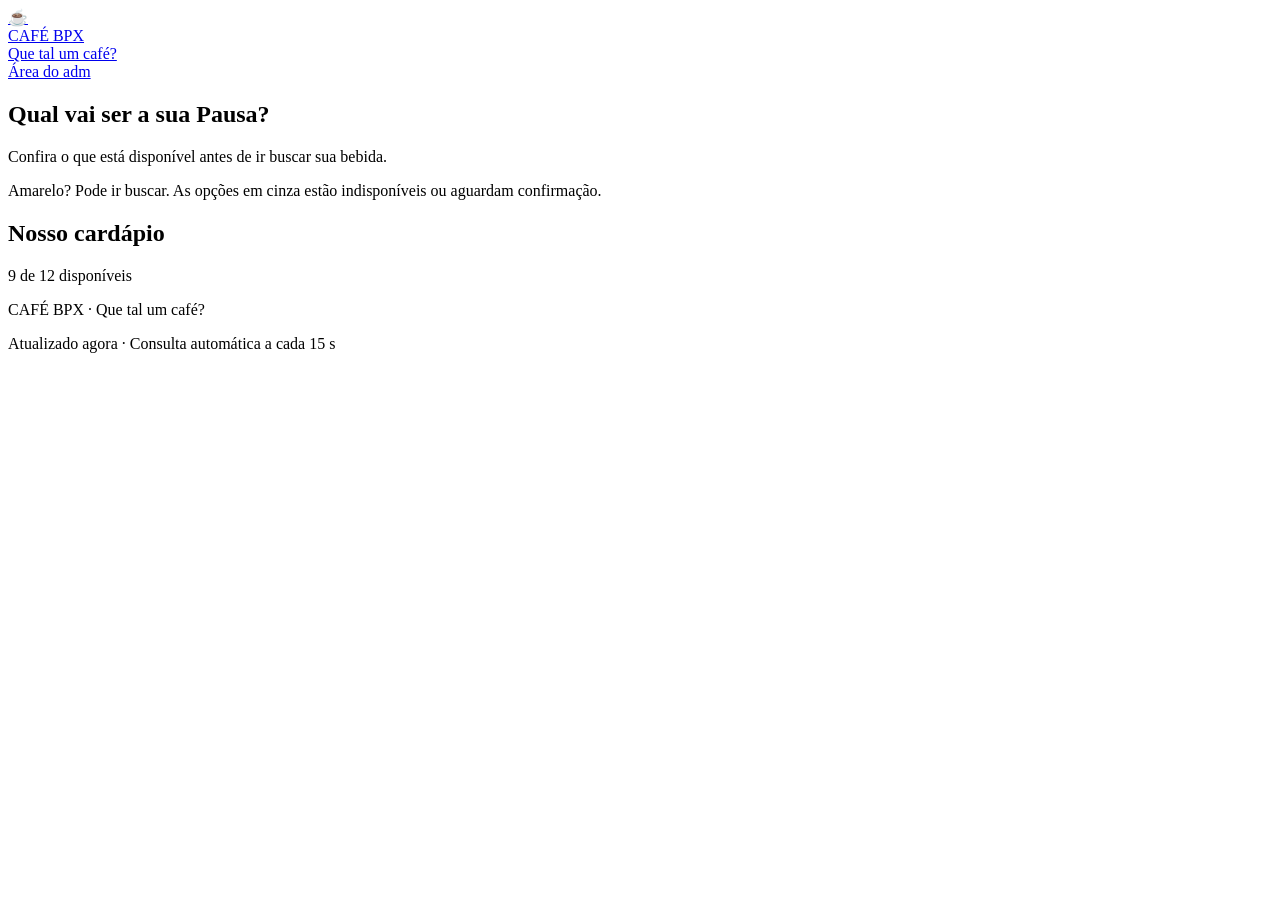
==== index.html @ e193bf02 "Add Cafe BPX home page" ====
<!doctype html>
<html lang="pt-BR">
<head>
  <meta charset="utf-8" />
  <meta name="viewport" content="width=device-width, initial-scale=1" />
  <title>Café BPX</title>
  <meta name="description" content="Consulte a disponibilidade dos cafés da BPX." />
  <link rel="preconnect" href="https://fonts.googleapis.com">
  <link rel="preconnect" href="https://fonts.gstatic.com" crossorigin>
  <link href="https://fonts.googleapis.com/css2?family=DM+Serif+Display:ital@0;1&family=Inter:wght@400;500;600;700;800&display=swap" rel="stylesheet">
  <link rel="stylesheet" href="styles.css" />
</head>
<body data-page="home">
  <div class="site-shell">
    <header class="topbar">
      <div class="container topbar-inner">
        <a class="brand-wrap" href="index.html" aria-label="Café BPX - início">
          <div class="brand-mark"><span>☕</span></div>
          <div class="brand-copy">
            <div class="brand-title">CAFÉ BPX</div>
            <div class="brand-subtitle">Que tal um café?</div>
          </div>
        </a>
        <a class="admin-link" href="login.html">Área do adm</a>
      </div>
    </header>

    <main class="container main-flow">
      <section class="hero-card">
        <h1>Qual vai ser a sua <span class="highlight-word">Pausa?</span></h1>
        <p class="hero-text">Confira o que está disponível antes de ir buscar sua bebida.</p>
        <p class="hero-note"><span class="note-strong">Amarelo? Pode ir buscar.</span> As opções em cinza estão indisponíveis ou aguardam confirmação.</p>
      </section>

      <section class="section-head">
        <h2>Nosso cardápio</h2>
        <div id="publicAvailability" class="availability-pill">9 de 12 disponíveis</div>
      </section>

      <section id="coffeeGrid" class="coffee-grid public-grid" aria-label="Cardápio de cafés"></section>

      <footer class="footer-text">
        <p>CAFÉ BPX · Que tal um café?</p>
        <p id="lastUpdated">Atualizado agora · Consulta automática a cada 15 s</p>
      </footer>
    </main>
  </div>
  <script src="app.js"></script>
</body>
</html>
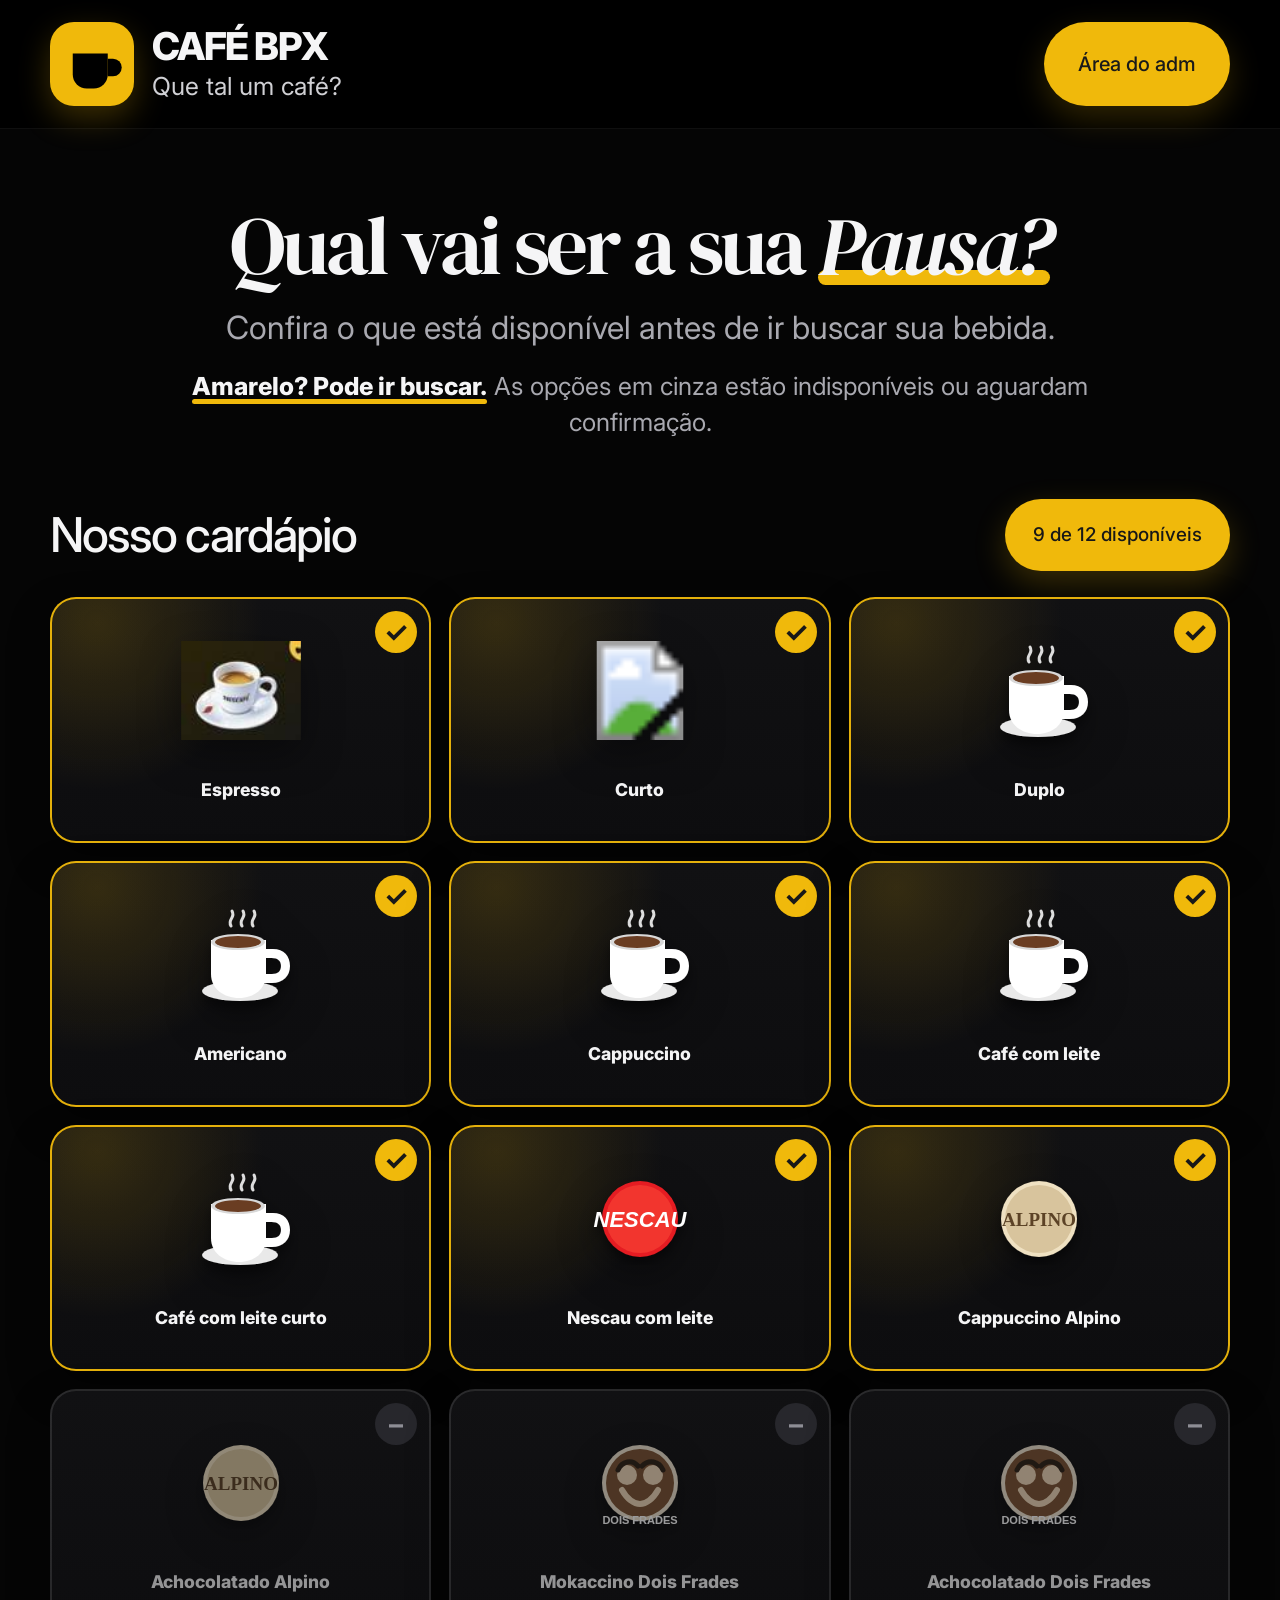
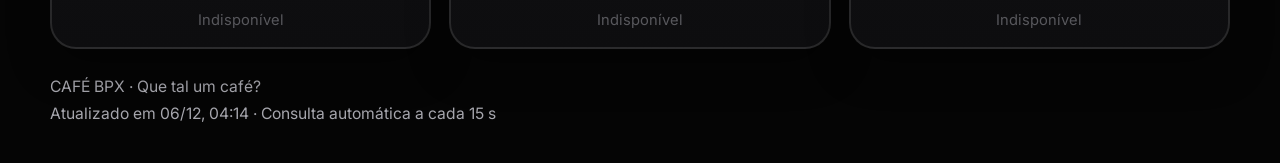
==== commit e2a5114a: "Match approved mobile home layout" ====
--- a/index.html
+++ b/index.html
@@ -15,13 +15,18 @@
     <header class="topbar">
       <div class="container topbar-inner">
         <a class="brand-wrap" href="index.html" aria-label="Café BPX - início">
-          <div class="brand-mark"><span>☕</span></div>
+          <div class="brand-mark" aria-hidden="true">
+            <svg viewBox="0 0 48 48" role="img"><path d="M13 18h20v12a8 8 0 0 1-8 8h-4a8 8 0 0 1-8-8V18Z"/><path d="M33 21h3a5 5 0 0 1 0 10h-3"/><path d="M18 12v3M23 11v4M28 12v3"/></svg>
+          </div>
           <div class="brand-copy">
             <div class="brand-title">CAFÉ BPX</div>
             <div class="brand-subtitle">Que tal um café?</div>
           </div>
         </a>
-        <a class="admin-link" href="login.html">Área do adm</a>
+        <a class="admin-link" href="login.html">
+          <svg class="lock-icon" viewBox="0 0 24 24" aria-hidden="true"><path d="M7 10V8a5 5 0 0 1 10 0v2"/><rect x="5" y="10" width="14" height="11" rx="2"/><path d="M12 14v3"/></svg>
+          <span>Área do adm</span>
+        </a>
       </div>
     </header>
 
@@ -29,7 +34,7 @@
       <section class="hero-card">
         <h1>Qual vai ser a sua <span class="highlight-word">Pausa?</span></h1>
         <p class="hero-text">Confira o que está disponível antes de ir buscar sua bebida.</p>
-        <p class="hero-note"><span class="note-strong">Amarelo? Pode ir buscar.</span> As opções em cinza estão indisponíveis ou aguardam confirmação.</p>
+        <p class="hero-note"><span class="note-strong">Amarelo? Pode ir buscar.</span> <span>As opções em cinza estão indisponíveis ou aguardam confirmação.</span></p>
       </section>
 
       <section class="section-head">
@@ -41,7 +46,7 @@
 
       <footer class="footer-text">
         <p>CAFÉ BPX · Que tal um café?</p>
-        <p id="lastUpdated">Atualizado agora · Consulta automática a cada 15 s</p>
+        <p id="lastUpdated">Atualizado em 12/09, 17:17 · Consulta automática a cada 15 s</p>
       </footer>
     </main>
   </div>
--- a/styles.css
+++ b/styles.css
@@ -0,0 +1 @@
+:root{--bg:#050505;--surface:#101013;--text:#f5f5f6;--muted:#a9a9b0;--accent:#f0b90b;--line:rgba(255,255,255,.11);--shadow:0 18px 40px rgba(0,0,0,.35)}*{box-sizing:border-box}html,body{margin:0;min-height:100%}body{font-family:Inter,system-ui,-apple-system,BlinkMacSystemFont,"Segoe UI",sans-serif;background:var(--bg);color:var(--text)}a{color:inherit;text-decoration:none}button,input{font:inherit}.container{width:min(1180px,calc(100% - 32px));margin:0 auto}.site-shell{min-height:100vh}.topbar{background:#000;border-bottom:1px solid rgba(255,255,255,.06);position:sticky;top:0;z-index:5}.topbar-inner{min-height:128px;display:flex;align-items:center;justify-content:space-between;gap:18px}.brand-wrap{display:inline-flex;align-items:center;gap:18px}.brand-mark{width:84px;height:84px;border-radius:24px;background:var(--accent);color:#161616;display:grid;place-items:center;flex-shrink:0;box-shadow:0 12px 32px rgba(240,185,11,.25)}.brand-mark span{font-size:40px;line-height:1}.brand-copy{display:flex;flex-direction:column;gap:6px}.brand-title{font-size:clamp(2rem,3vw,3.1rem);line-height:1;font-weight:800;letter-spacing:-.04em}.brand-subtitle{color:#d0d0d4;font-size:clamp(1.05rem,2vw,1.55rem)}.admin-link,.primary-btn,.save-btn,.availability-pill{border-radius:999px}.admin-link{display:inline-flex;align-items:center;justify-content:center;min-height:84px;padding:0 34px;background:var(--accent);color:#1a1a1a;font-weight:500;font-size:clamp(1rem,1.6vw,1.25rem);box-shadow:0 12px 32px rgba(240,185,11,.2);white-space:nowrap}.main-flow{padding:56px 0 40px}.hero-card{text-align:center;display:grid;gap:18px;padding:18px 0 32px}.hero-card h1{margin:0;font-family:"DM Serif Display",serif;font-weight:400;letter-spacing:-.04em;font-size:clamp(3rem,7vw,5.2rem);line-height:1.02}.highlight-word,.note-strong{position:relative;display:inline-block}.highlight-word{font-style:italic}.highlight-word:after,.note-strong:after{content:"";position:absolute;left:0;bottom:.04em;width:100%;height:.17em;border-radius:999px;background:var(--accent);z-index:-1}.hero-text{margin:0 auto;max-width:900px;color:var(--muted);font-size:clamp(1.22rem,2.8vw,2rem);line-height:1.4}.hero-note{margin:0 auto;max-width:1000px;color:var(--muted);font-size:clamp(1.05rem,2.4vw,1.55rem);line-height:1.45}.note-strong{color:var(--text);font-weight:800}.section-head{display:flex;align-items:center;justify-content:space-between;gap:20px;margin:26px 0}.section-head h2{margin:0;font-weight:500;letter-spacing:-.04em;font-size:clamp(2rem,4vw,3rem)}.availability-pill{display:inline-flex;align-items:center;justify-content:center;min-height:72px;padding:0 28px;background:var(--accent);color:#171717;font-weight:500;font-size:clamp(1rem,2.1vw,1.18rem);box-shadow:0 12px 32px rgba(240,185,11,.22);white-space:nowrap}.coffee-grid{display:grid;gap:18px}.public-grid{grid-template-columns:repeat(3,minmax(0,1fr))}.admin-grid{grid-template-columns:repeat(2,minmax(0,1fr))}.coffee-card{background:radial-gradient(circle at 12% 10%,rgba(240,185,11,.16),transparent 42%),linear-gradient(180deg,#111113 0%,#0d0d0f 100%);border:2px solid rgba(240,185,11,.95);border-radius:26px;min-height:246px;position:relative;overflow:hidden;box-shadow:var(--shadow);transition:transform .18s ease,border-color .18s ease,opacity .18s ease}.coffee-card.available:hover{transform:translateY(-2px)}.coffee-card.unavailable{background:linear-gradient(180deg,#111113 0%,#0d0d0f 100%);border-color:var(--line)}.card-button{width:100%;height:100%;display:flex;flex-direction:column;justify-content:flex-start;align-items:center;padding:22px 18px 18px}.card-top-icon{position:absolute;top:12px;right:12px;width:42px;height:42px;border-radius:999px;background:var(--accent);color:#181818;display:grid;place-items:center;font-size:28px;font-weight:700}.coffee-card.unavailable .card-top-icon{background:#27272c;color:#8e8e95}.coffee-image{width:clamp(90px,10vw,120px);height:clamp(90px,10vw,120px);object-fit:contain;margin-top:10px;filter:drop-shadow(0 14px 20px rgba(0,0,0,.38))}.coffee-name{margin-top:18px;text-align:center;font-size:clamp(1rem,2vw,1.1rem);font-weight:800;line-height:1.2;min-height:2.4em;display:flex;align-items:center;justify-content:center}.coffee-card.unavailable .coffee-image,.coffee-card.unavailable .coffee-name,.coffee-card.unavailable .card-status-label{opacity:.58}.card-status-label{color:#8e8e95;font-size:.92rem;margin-top:8px}.footer-text{color:#a6a6ad;display:grid;gap:8px;margin-top:28px;font-size:.98rem}.footer-text p{margin:0}.login-main{min-height:calc(100vh - 140px);display:grid;place-items:center;padding:40px 0}.login-card{width:min(100%,460px);background:linear-gradient(180deg,#0e0e11 0%,#121217 100%);border:1px solid var(--line);border-radius:30px;padding:32px;box-shadow:var(--shadow)}.login-card h1{margin:0 0 12px;font-size:2rem;letter-spacing:-.04em}.login-card p{margin:0 0 24px;color:var(--muted);line-height:1.55}.adm-badge{display:inline-flex;align-items:center;justify-content:center;min-width:62px;height:34px;border-radius:999px;background:rgba(240,185,11,.18);color:var(--accent);font-weight:800;margin-bottom:18px}.login-form{display:grid;gap:16px}.field{display:grid;gap:8px}.field label{font-size:.95rem;color:#e6e6ea}.field input{width:100%;min-height:54px;border-radius:16px;border:1px solid rgba(255,255,255,.12);background:#09090b;color:var(--text);padding:0 16px;outline:none}.field input:focus{border-color:rgba(240,185,11,.75);box-shadow:0 0 0 4px rgba(240,185,11,.12)}.primary-btn{border:0;background:var(--accent);color:#191919;min-height:56px;padding:0 22px;font-weight:800;cursor:pointer;box-shadow:0 12px 32px rgba(240,185,11,.24)}.back-link{display:inline-block;margin-top:18px;color:#d8d8dc}.admin-main{padding-top:42px}.admin-head{align-items:flex-end}.admin-subtitle{margin:8px 0 0;color:var(--muted)}.admin-actions{display:flex;align-items:center;gap:14px;flex-wrap:wrap;justify-content:flex-end}.save-btn{min-height:52px;padding:0 22px;border:1.5px solid var(--accent);background:transparent;color:var(--accent);font-weight:700;cursor:pointer}.admin-item{display:flex;align-items:center;gap:18px;min-height:118px;padding:16px 20px;background:linear-gradient(180deg,#101013 0%,#0c0c0f 100%);border:1px solid var(--line);border-radius:24px;box-shadow:var(--shadow)}.admin-thumb{width:78px;height:78px;object-fit:contain;flex-shrink:0;filter:drop-shadow(0 12px 18px rgba(0,0,0,.35))}.admin-info{min-width:0;flex:1}.admin-name{font-size:1.05rem;font-weight:800;margin:0 0 8px}.admin-meta{color:var(--muted);margin:0;font-size:.92rem}.switch{position:relative;width:64px;height:36px;flex-shrink:0}.switch input{position:absolute;opacity:0;inset:0}.switch-ui{width:100%;height:100%;display:block;border-radius:999px;background:rgba(255,255,255,.18);position:relative;transition:background .2s ease}.switch-ui:after{content:"";position:absolute;top:4px;left:4px;width:28px;height:28px;border-radius:999px;background:white;transition:transform .2s ease;box-shadow:0 6px 16px rgba(0,0,0,.24)}.switch input:checked+.switch-ui{background:var(--accent)}.switch input:checked+.switch-ui:after{transform:translateX(28px)}.toast{position:fixed;left:50%;bottom:22px;transform:translateX(-50%);background:#111115;color:#f5f5f6;border:1px solid rgba(255,255,255,.14);border-radius:999px;padding:12px 18px;box-shadow:var(--shadow);opacity:0;pointer-events:none;transition:.2s}.toast.show{opacity:1;transform:translateX(-50%) translateY(-6px)}@media(max-width:920px){.topbar-inner{min-height:112px}.brand-mark{width:74px;height:74px;border-radius:22px}.admin-link{min-height:72px;padding:0 24px}.section-head,.admin-head{align-items:stretch;flex-direction:column}.admin-actions{justify-content:flex-start}.public-grid,.admin-grid{grid-template-columns:repeat(2,minmax(0,1fr))}}@media(max-width:640px){.container{width:min(100%,calc(100% - 20px))}.topbar-inner{gap:12px;min-height:98px}.brand-wrap{gap:12px}.brand-mark{width:64px;height:64px;border-radius:18px}.brand-mark span{font-size:30px}.brand-title{font-size:1.55rem}.brand-subtitle{font-size:.95rem}.admin-link{min-height:54px;padding:0 16px;font-size:.96rem}.main-flow{padding-top:34px}.hero-card{gap:16px;padding-top:8px;padding-bottom:22px}.hero-card h1{font-size:2.8rem}.hero-text{font-size:1rem;max-width:340px}.hero-note{font-size:.96rem;max-width:360px}.section-head{margin-top:14px;margin-bottom:18px}.section-head h2{font-size:1.75rem}.availability-pill{min-height:50px;padding:0 18px;font-size:.95rem;align-self:flex-start}.coffee-grid{gap:14px}.public-grid{grid-template-columns:repeat(3,minmax(0,1fr))}.coffee-card{min-height:0;aspect-ratio:.92;border-radius:20px}.card-button{padding:14px 10px 12px}.card-top-icon{width:36px;height:36px;top:10px;right:10px;font-size:24px}.coffee-image{width:74px;height:74px;margin-top:10px}.coffee-name{margin-top:12px;font-size:.94rem;min-height:2.6em}.card-status-label{font-size:.82rem}.footer-text{font-size:.82rem;line-height:1.45}.login-main{min-height:calc(100vh - 108px)}.login-card{padding:24px;border-radius:24px}.admin-grid{grid-template-columns:1fr}.admin-item{min-height:0;padding:14px 16px;gap:14px}.admin-thumb{width:66px;height:66px}.admin-name{font-size:.98rem}}
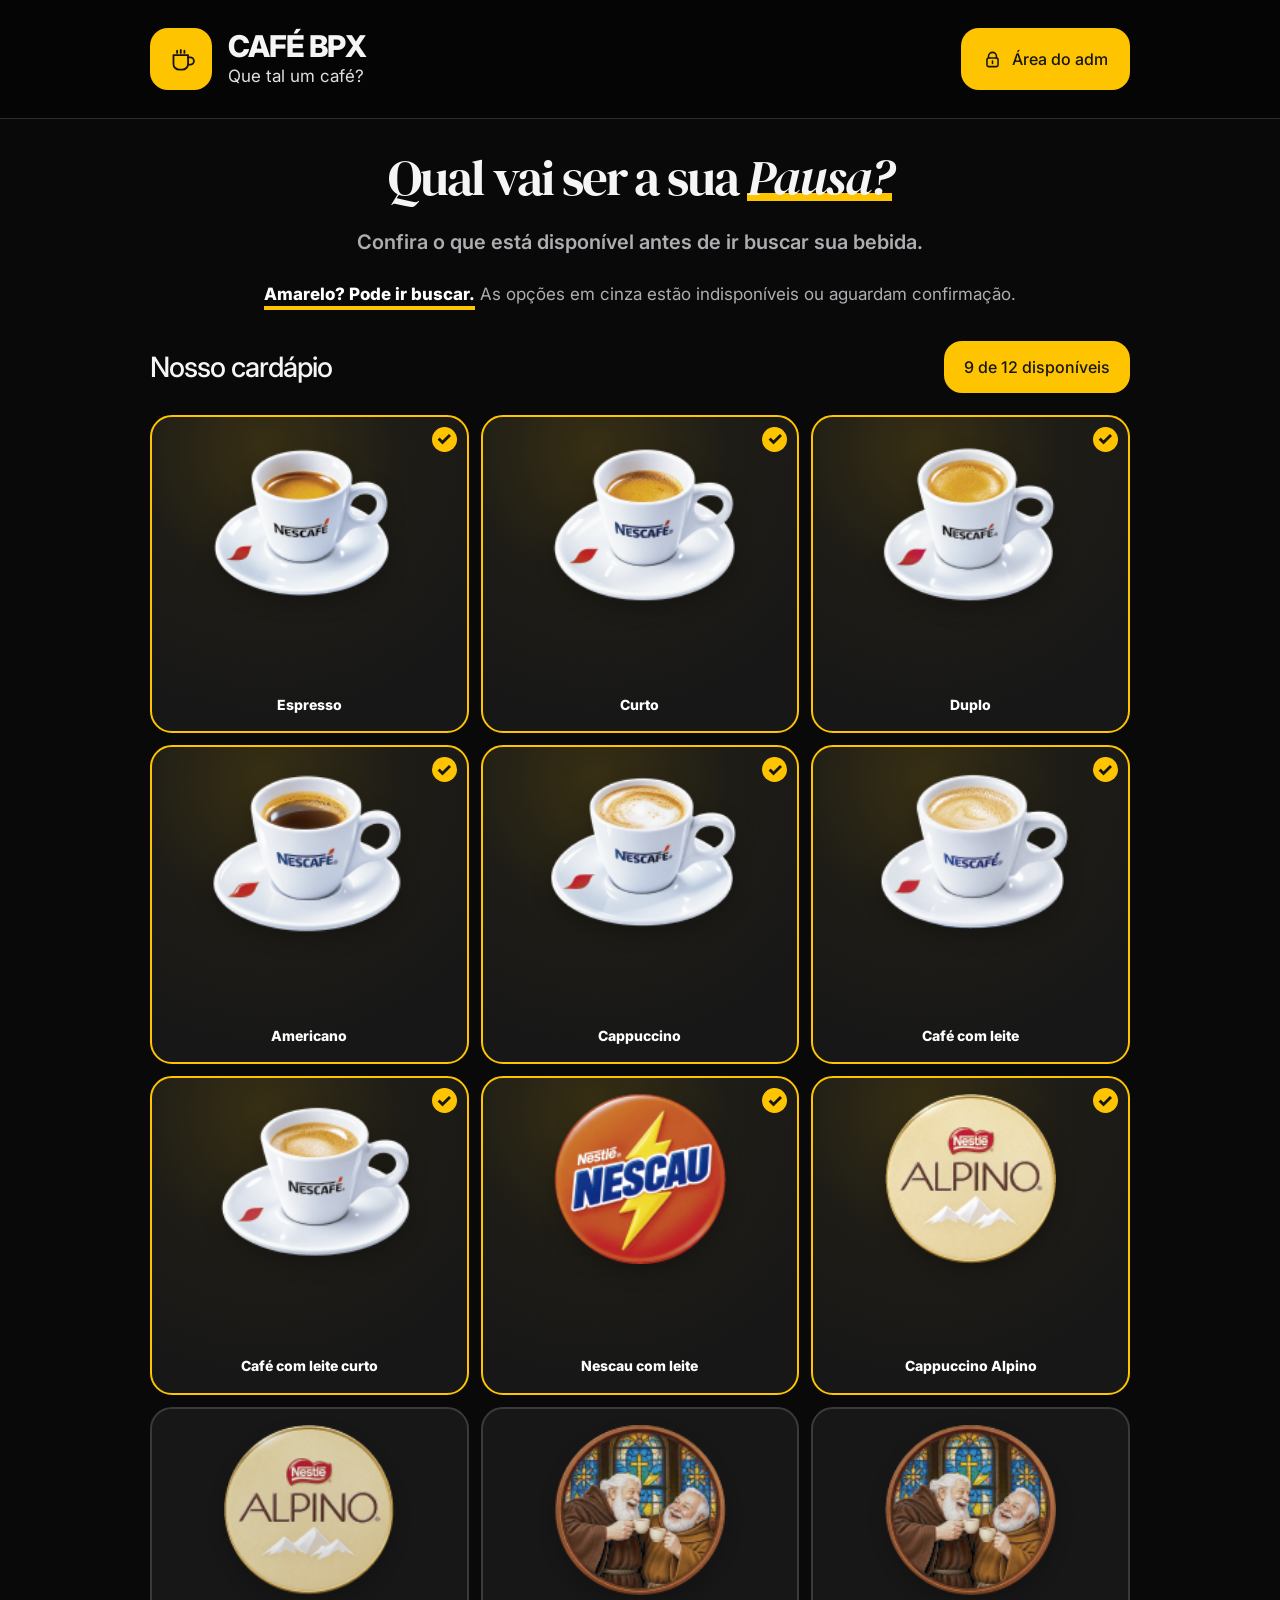
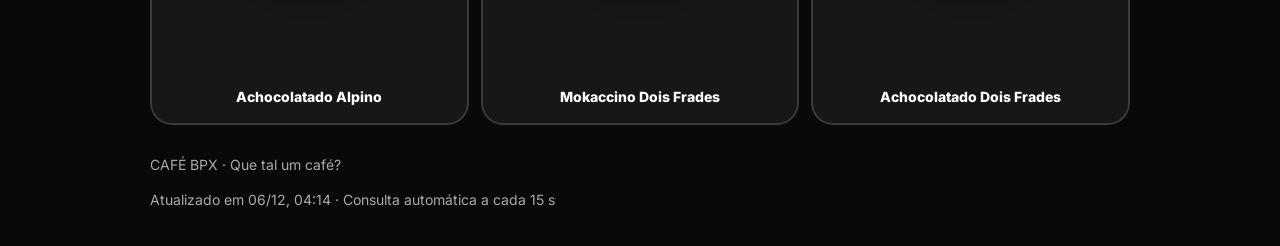
==== commit 33536bc8: "Load home availability badge override" ====
--- a/index.html
+++ b/index.html
@@ -9,6 +9,7 @@
   <link rel="preconnect" href="https://fonts.gstatic.com" crossorigin>
   <link href="https://fonts.googleapis.com/css2?family=DM+Serif+Display:ital@0;1&family=Inter:wght@400;500;600;700;800&display=swap" rel="stylesheet">
   <link rel="stylesheet" href="styles.css" />
+  <link rel="stylesheet" href="home-overrides.css" />
 </head>
 <body data-page="home">
   <div class="site-shell">
--- a/styles.css
+++ b/styles.css
@@ -1 +1,4 @@
-:root{--bg:#050505;--surface:#101013;--text:#f5f5f6;--muted:#a9a9b0;--accent:#f0b90b;--line:rgba(255,255,255,.11);--shadow:0 18px 40px rgba(0,0,0,.35)}*{box-sizing:border-box}html,body{margin:0;min-height:100%}body{font-family:Inter,system-ui,-apple-system,BlinkMacSystemFont,"Segoe UI",sans-serif;background:var(--bg);color:var(--text)}a{color:inherit;text-decoration:none}button,input{font:inherit}.container{width:min(1180px,calc(100% - 32px));margin:0 auto}.site-shell{min-height:100vh}.topbar{background:#000;border-bottom:1px solid rgba(255,255,255,.06);position:sticky;top:0;z-index:5}.topbar-inner{min-height:128px;display:flex;align-items:center;justify-content:space-between;gap:18px}.brand-wrap{display:inline-flex;align-items:center;gap:18px}.brand-mark{width:84px;height:84px;border-radius:24px;background:var(--accent);color:#161616;display:grid;place-items:center;flex-shrink:0;box-shadow:0 12px 32px rgba(240,185,11,.25)}.brand-mark span{font-size:40px;line-height:1}.brand-copy{display:flex;flex-direction:column;gap:6px}.brand-title{font-size:clamp(2rem,3vw,3.1rem);line-height:1;font-weight:800;letter-spacing:-.04em}.brand-subtitle{color:#d0d0d4;font-size:clamp(1.05rem,2vw,1.55rem)}.admin-link,.primary-btn,.save-btn,.availability-pill{border-radius:999px}.admin-link{display:inline-flex;align-items:center;justify-content:center;min-height:84px;padding:0 34px;background:var(--accent);color:#1a1a1a;font-weight:500;font-size:clamp(1rem,1.6vw,1.25rem);box-shadow:0 12px 32px rgba(240,185,11,.2);white-space:nowrap}.main-flow{padding:56px 0 40px}.hero-card{text-align:center;display:grid;gap:18px;padding:18px 0 32px}.hero-card h1{margin:0;font-family:"DM Serif Display",serif;font-weight:400;letter-spacing:-.04em;font-size:clamp(3rem,7vw,5.2rem);line-height:1.02}.highlight-word,.note-strong{position:relative;display:inline-block}.highlight-word{font-style:italic}.highlight-word:after,.note-strong:after{content:"";position:absolute;left:0;bottom:.04em;width:100%;height:.17em;border-radius:999px;background:var(--accent);z-index:-1}.hero-text{margin:0 auto;max-width:900px;color:var(--muted);font-size:clamp(1.22rem,2.8vw,2rem);line-height:1.4}.hero-note{margin:0 auto;max-width:1000px;color:var(--muted);font-size:clamp(1.05rem,2.4vw,1.55rem);line-height:1.45}.note-strong{color:var(--text);font-weight:800}.section-head{display:flex;align-items:center;justify-content:space-between;gap:20px;margin:26px 0}.section-head h2{margin:0;font-weight:500;letter-spacing:-.04em;font-size:clamp(2rem,4vw,3rem)}.availability-pill{display:inline-flex;align-items:center;justify-content:center;min-height:72px;padding:0 28px;background:var(--accent);color:#171717;font-weight:500;font-size:clamp(1rem,2.1vw,1.18rem);box-shadow:0 12px 32px rgba(240,185,11,.22);white-space:nowrap}.coffee-grid{display:grid;gap:18px}.public-grid{grid-template-columns:repeat(3,minmax(0,1fr))}.admin-grid{grid-template-columns:repeat(2,minmax(0,1fr))}.coffee-card{background:radial-gradient(circle at 12% 10%,rgba(240,185,11,.16),transparent 42%),linear-gradient(180deg,#111113 0%,#0d0d0f 100%);border:2px solid rgba(240,185,11,.95);border-radius:26px;min-height:246px;position:relative;overflow:hidden;box-shadow:var(--shadow);transition:transform .18s ease,border-color .18s ease,opacity .18s ease}.coffee-card.available:hover{transform:translateY(-2px)}.coffee-card.unavailable{background:linear-gradient(180deg,#111113 0%,#0d0d0f 100%);border-color:var(--line)}.card-button{width:100%;height:100%;display:flex;flex-direction:column;justify-content:flex-start;align-items:center;padding:22px 18px 18px}.card-top-icon{position:absolute;top:12px;right:12px;width:42px;height:42px;border-radius:999px;background:var(--accent);color:#181818;display:grid;place-items:center;font-size:28px;font-weight:700}.coffee-card.unavailable .card-top-icon{background:#27272c;color:#8e8e95}.coffee-image{width:clamp(90px,10vw,120px);height:clamp(90px,10vw,120px);object-fit:contain;margin-top:10px;filter:drop-shadow(0 14px 20px rgba(0,0,0,.38))}.coffee-name{margin-top:18px;text-align:center;font-size:clamp(1rem,2vw,1.1rem);font-weight:800;line-height:1.2;min-height:2.4em;display:flex;align-items:center;justify-content:center}.coffee-card.unavailable .coffee-image,.coffee-card.unavailable .coffee-name,.coffee-card.unavailable .card-status-label{opacity:.58}.card-status-label{color:#8e8e95;font-size:.92rem;margin-top:8px}.footer-text{color:#a6a6ad;display:grid;gap:8px;margin-top:28px;font-size:.98rem}.footer-text p{margin:0}.login-main{min-height:calc(100vh - 140px);display:grid;place-items:center;padding:40px 0}.login-card{width:min(100%,460px);background:linear-gradient(180deg,#0e0e11 0%,#121217 100%);border:1px solid var(--line);border-radius:30px;padding:32px;box-shadow:var(--shadow)}.login-card h1{margin:0 0 12px;font-size:2rem;letter-spacing:-.04em}.login-card p{margin:0 0 24px;color:var(--muted);line-height:1.55}.adm-badge{display:inline-flex;align-items:center;justify-content:center;min-width:62px;height:34px;border-radius:999px;background:rgba(240,185,11,.18);color:var(--accent);font-weight:800;margin-bottom:18px}.login-form{display:grid;gap:16px}.field{display:grid;gap:8px}.field label{font-size:.95rem;color:#e6e6ea}.field input{width:100%;min-height:54px;border-radius:16px;border:1px solid rgba(255,255,255,.12);background:#09090b;color:var(--text);padding:0 16px;outline:none}.field input:focus{border-color:rgba(240,185,11,.75);box-shadow:0 0 0 4px rgba(240,185,11,.12)}.primary-btn{border:0;background:var(--accent);color:#191919;min-height:56px;padding:0 22px;font-weight:800;cursor:pointer;box-shadow:0 12px 32px rgba(240,185,11,.24)}.back-link{display:inline-block;margin-top:18px;color:#d8d8dc}.admin-main{padding-top:42px}.admin-head{align-items:flex-end}.admin-subtitle{margin:8px 0 0;color:var(--muted)}.admin-actions{display:flex;align-items:center;gap:14px;flex-wrap:wrap;justify-content:flex-end}.save-btn{min-height:52px;padding:0 22px;border:1.5px solid var(--accent);background:transparent;color:var(--accent);font-weight:700;cursor:pointer}.admin-item{display:flex;align-items:center;gap:18px;min-height:118px;padding:16px 20px;background:linear-gradient(180deg,#101013 0%,#0c0c0f 100%);border:1px solid var(--line);border-radius:24px;box-shadow:var(--shadow)}.admin-thumb{width:78px;height:78px;object-fit:contain;flex-shrink:0;filter:drop-shadow(0 12px 18px rgba(0,0,0,.35))}.admin-info{min-width:0;flex:1}.admin-name{font-size:1.05rem;font-weight:800;margin:0 0 8px}.admin-meta{color:var(--muted);margin:0;font-size:.92rem}.switch{position:relative;width:64px;height:36px;flex-shrink:0}.switch input{position:absolute;opacity:0;inset:0}.switch-ui{width:100%;height:100%;display:block;border-radius:999px;background:rgba(255,255,255,.18);position:relative;transition:background .2s ease}.switch-ui:after{content:"";position:absolute;top:4px;left:4px;width:28px;height:28px;border-radius:999px;background:white;transition:transform .2s ease;box-shadow:0 6px 16px rgba(0,0,0,.24)}.switch input:checked+.switch-ui{background:var(--accent)}.switch input:checked+.switch-ui:after{transform:translateX(28px)}.toast{position:fixed;left:50%;bottom:22px;transform:translateX(-50%);background:#111115;color:#f5f5f6;border:1px solid rgba(255,255,255,.14);border-radius:999px;padding:12px 18px;box-shadow:var(--shadow);opacity:0;pointer-events:none;transition:.2s}.toast.show{opacity:1;transform:translateX(-50%) translateY(-6px)}@media(max-width:920px){.topbar-inner{min-height:112px}.brand-mark{width:74px;height:74px;border-radius:22px}.admin-link{min-height:72px;padding:0 24px}.section-head,.admin-head{align-items:stretch;flex-direction:column}.admin-actions{justify-content:flex-start}.public-grid,.admin-grid{grid-template-columns:repeat(2,minmax(0,1fr))}}@media(max-width:640px){.container{width:min(100%,calc(100% - 20px))}.topbar-inner{gap:12px;min-height:98px}.brand-wrap{gap:12px}.brand-mark{width:64px;height:64px;border-radius:18px}.brand-mark span{font-size:30px}.brand-title{font-size:1.55rem}.brand-subtitle{font-size:.95rem}.admin-link{min-height:54px;padding:0 16px;font-size:.96rem}.main-flow{padding-top:34px}.hero-card{gap:16px;padding-top:8px;padding-bottom:22px}.hero-card h1{font-size:2.8rem}.hero-text{font-size:1rem;max-width:340px}.hero-note{font-size:.96rem;max-width:360px}.section-head{margin-top:14px;margin-bottom:18px}.section-head h2{font-size:1.75rem}.availability-pill{min-height:50px;padding:0 18px;font-size:.95rem;align-self:flex-start}.coffee-grid{gap:14px}.public-grid{grid-template-columns:repeat(3,minmax(0,1fr))}.coffee-card{min-height:0;aspect-ratio:.92;border-radius:20px}.card-button{padding:14px 10px 12px}.card-top-icon{width:36px;height:36px;top:10px;right:10px;font-size:24px}.coffee-image{width:74px;height:74px;margin-top:10px}.coffee-name{margin-top:12px;font-size:.94rem;min-height:2.6em}.card-status-label{font-size:.82rem}.footer-text{font-size:.82rem;line-height:1.45}.login-main{min-height:calc(100vh - 108px)}.login-card{padding:24px;border-radius:24px}.admin-grid{grid-template-columns:1fr}.admin-item{min-height:0;padding:14px 16px;gap:14px}.admin-thumb{width:66px;height:66px}.admin-name{font-size:.98rem}}+:root{--bg:#090909;--surface:#171717;--text:#f5f5f6;--muted:#aaa9ad;--accent:#ffc400;--line:#3c3c3e;--container:980px}
+*{box-sizing:border-box}html,body{margin:0;min-height:100%;background:var(--bg)}body{font-family:Inter,system-ui,-apple-system,BlinkMacSystemFont,"Segoe UI",sans-serif;color:var(--text);overflow-x:hidden}a{color:inherit;text-decoration:none}button,input{font:inherit}.container{width:min(var(--container),calc(100% - 32px));margin:0 auto}.site-shell{min-height:100vh}.topbar{background:#050505;border-bottom:1px solid #2c2c2d}.topbar-inner{height:118px;display:flex;align-items:center;justify-content:space-between;gap:18px}.brand-wrap{display:flex;align-items:center;gap:16px;min-width:0}.brand-mark{width:62px;height:62px;border-radius:18px;background:var(--accent);display:grid;place-items:center;flex:0 0 auto}.brand-mark svg{width:35px;height:35px;fill:none;stroke:#151515;stroke-width:2.5;stroke-linecap:round;stroke-linejoin:round}.brand-copy{display:flex;flex-direction:column;gap:5px;min-width:0}.brand-title{font-size:30px;line-height:1;font-weight:800;letter-spacing:-.035em;white-space:nowrap}.brand-subtitle{font-size:17px;line-height:1.25;color:#e0dfe2;white-space:nowrap}.admin-link{height:62px;padding:0 22px;border-radius:18px;background:var(--accent);color:#161616;display:inline-flex;align-items:center;gap:10px;font-size:16px;font-weight:500;white-space:nowrap}.lock-icon{width:19px;height:19px;fill:none;stroke:#161616;stroke-width:2;stroke-linecap:round;stroke-linejoin:round}.main-flow{padding:32px 0 28px}.hero-card{text-align:center}.hero-card h1{margin:0;font-family:"DM Serif Display",serif;font-size:51px;line-height:1.02;font-weight:400;letter-spacing:-.04em;white-space:nowrap}.highlight-word{font-style:italic;position:relative;display:inline-block;z-index:0}.highlight-word:after{content:"";position:absolute;left:0;right:0;bottom:2px;height:8px;background:var(--accent);z-index:-1}.hero-text{margin:24px auto 0;max-width:700px;color:#aeadb1;font-size:20px;line-height:1.55;font-weight:600}.hero-note{margin:24px auto 0;max-width:760px;color:#aeadb1;font-size:17px;line-height:1.45}.note-strong{color:#fff;font-weight:800;position:relative;display:inline-block;z-index:0}.note-strong:after{content:"";position:absolute;left:0;right:0;bottom:-3px;height:4px;background:var(--accent);z-index:-1}.section-head{display:flex;align-items:center;justify-content:space-between;gap:18px;margin:34px 0 22px}.section-head h2{margin:0;font-size:28px;line-height:1;font-weight:500;letter-spacing:-.035em}.availability-pill{height:52px;padding:0 20px;border-radius:999px;background:var(--accent);color:#171717;display:inline-flex;align-items:center;justify-content:center;font-size:16px;font-weight:500;white-space:nowrap}.coffee-grid{display:grid;gap:12px}.public-grid{grid-template-columns:repeat(3,minmax(0,1fr))}.coffee-card{position:relative;min-width:0;aspect-ratio:1/1;border-radius:22px;border:2px solid var(--accent);background:radial-gradient(circle at 36% 10%,rgba(255,196,0,.14),rgba(255,196,0,.03) 38%,rgba(23,23,23,.96) 78%),#171717;overflow:hidden}.coffee-card.unavailable{border-color:#3a3a3c;background:#171717}.card-button{width:100%;height:100%;display:flex;flex-direction:column;align-items:center;justify-content:flex-start;padding:13px 8px 8px}.card-top-icon{position:absolute;top:10px;right:10px;width:25px;height:25px;border-radius:50%;background:var(--accent);color:#161616;display:grid;place-items:center;font-size:18px;font-weight:800;line-height:1}.coffee-card.unavailable .card-top-icon{display:none}.coffee-image{width:70%;height:58%;object-fit:contain;margin-top:3px;filter:drop-shadow(0 8px 10px rgba(0,0,0,.24))}.coffee-name{width:100%;margin-top:auto;padding:0 3px 6px;text-align:center;color:#fff;font-size:14px;line-height:1.06;font-weight:800;min-height:30px;display:flex;align-items:center;justify-content:center}.coffee-card.unavailable .coffee-image{opacity:.9}.coffee-card.unavailable .coffee-name{opacity:1}.footer-text{margin-top:30px;padding-bottom:8px;color:#aaa9ad;font-size:14px;line-height:1.45}.footer-text p{margin:0 0 14px}.footer-text p:last-child{margin-bottom:0}.login-main{min-height:calc(100vh - 118px);display:grid;place-items:center;padding:36px 0}.login-card{width:min(100%,440px);background:#121214;border:1px solid #2e2e31;border-radius:24px;padding:28px}.login-card h1{margin:0 0 10px}.login-card p{color:var(--muted)}.adm-badge{display:inline-flex;background:rgba(255,196,0,.14);color:var(--accent);border-radius:999px;padding:7px 12px;font-weight:800;margin-bottom:14px}.login-form,.field{display:grid;gap:10px}.login-form{gap:16px}.field input{height:52px;border-radius:14px;border:1px solid #353538;background:#0b0b0c;color:white;padding:0 14px}.primary-btn{height:52px;border:0;border-radius:999px;background:var(--accent);color:#161616;font-weight:800}.back-link{display:inline-block;margin-top:16px;color:#d5d5d7}.admin-main{padding-top:30px}.admin-head{align-items:flex-end}.admin-subtitle{margin:8px 0 0;color:var(--muted)}.admin-actions{display:flex;gap:12px;align-items:center}.save-btn{height:46px;padding:0 18px;border:1.5px solid var(--accent);border-radius:999px;background:transparent;color:var(--accent);font-weight:700}.admin-grid{grid-template-columns:repeat(2,minmax(0,1fr));gap:14px}.admin-item{display:flex;align-items:center;gap:14px;background:#121214;border:1px solid #2f2f31;border-radius:20px;padding:14px}.admin-thumb{width:66px;height:66px;object-fit:contain}.admin-info{min-width:0;flex:1}.admin-name{margin:0 0 5px;font-weight:800;text-align:center}.admin-meta{margin:0;color:var(--muted);font-size:13px;text-align:center}.switch{position:relative;width:58px;height:32px;flex:0 0 auto}.switch input{position:absolute;opacity:0}.switch-ui{display:block;width:100%;height:100%;border-radius:999px;background:#353538;position:relative}.switch-ui:after{content:"";position:absolute;top:4px;left:4px;width:24px;height:24px;border-radius:50%;background:#fff;transition:.2s}.switch input:checked+.switch-ui{background:var(--accent)}.switch input:checked+.switch-ui:after{transform:translateX(26px)}.toast{position:fixed;left:50%;bottom:20px;transform:translateX(-50%);padding:10px 15px;background:#171717;border:1px solid #343436;border-radius:999px;opacity:0;transition:.2s}.toast.show{opacity:1}
+@media(max-width:640px){.container{width:calc(100% - 20px)}.topbar-inner{height:96px;gap:10px}.brand-wrap{gap:10px}.brand-mark{width:52px;height:52px;border-radius:15px}.brand-mark svg{width:29px;height:29px}.brand-title{font-size:22px}.brand-subtitle{font-size:13px}.admin-link{height:52px;border-radius:15px;padding:0 14px;gap:7px;font-size:14px}.lock-icon{width:16px;height:16px}.main-flow{padding-top:30px}.hero-card h1{font-size:34px;line-height:1.02;white-space:nowrap}.highlight-word:after{bottom:1px;height:6px}.hero-text{margin-top:21px;max-width:340px;font-size:14px;line-height:1.55;font-weight:600}.hero-note{margin-top:22px;max-width:352px;font-size:13px;line-height:1.48}.note-strong:after{height:3px;bottom:-3px}.section-head{margin:31px 0 22px;gap:10px}.section-head h2{font-size:20px;white-space:nowrap}.availability-pill{height:45px;padding:0 16px;font-size:13px;align-self:auto}.coffee-grid{gap:8px}.coffee-card{border-radius:18px}.card-button{padding:10px 5px 7px}.card-top-icon{width:22px;height:22px;top:8px;right:8px;font-size:16px}.coffee-image{width:72%;height:60%;margin-top:2px}.coffee-name{font-size:11px;min-height:25px;padding:0 2px 4px}.footer-text{margin-top:28px;font-size:12px;line-height:1.45}.footer-text p{margin-bottom:16px}.admin-grid{grid-template-columns:1fr}.admin-actions{justify-content:space-between}.admin-head{align-items:stretch}.login-main{min-height:calc(100vh - 96px)}}
+@media(max-width:360px){.brand-title{font-size:19px}.brand-subtitle{font-size:12px}.admin-link{padding:0 11px;font-size:13px}.hero-card h1{font-size:31px}.section-head h2{font-size:18px}.availability-pill{padding:0 13px;font-size:12px}.coffee-name{font-size:10.5px}}
--- a/home-overrides.css
+++ b/home-overrides.css
@@ -0,0 +1,9 @@
+.availability-pill{
+  border-radius:18px;
+}
+
+@media(max-width:640px){
+  .availability-pill{
+    border-radius:15px;
+  }
+}
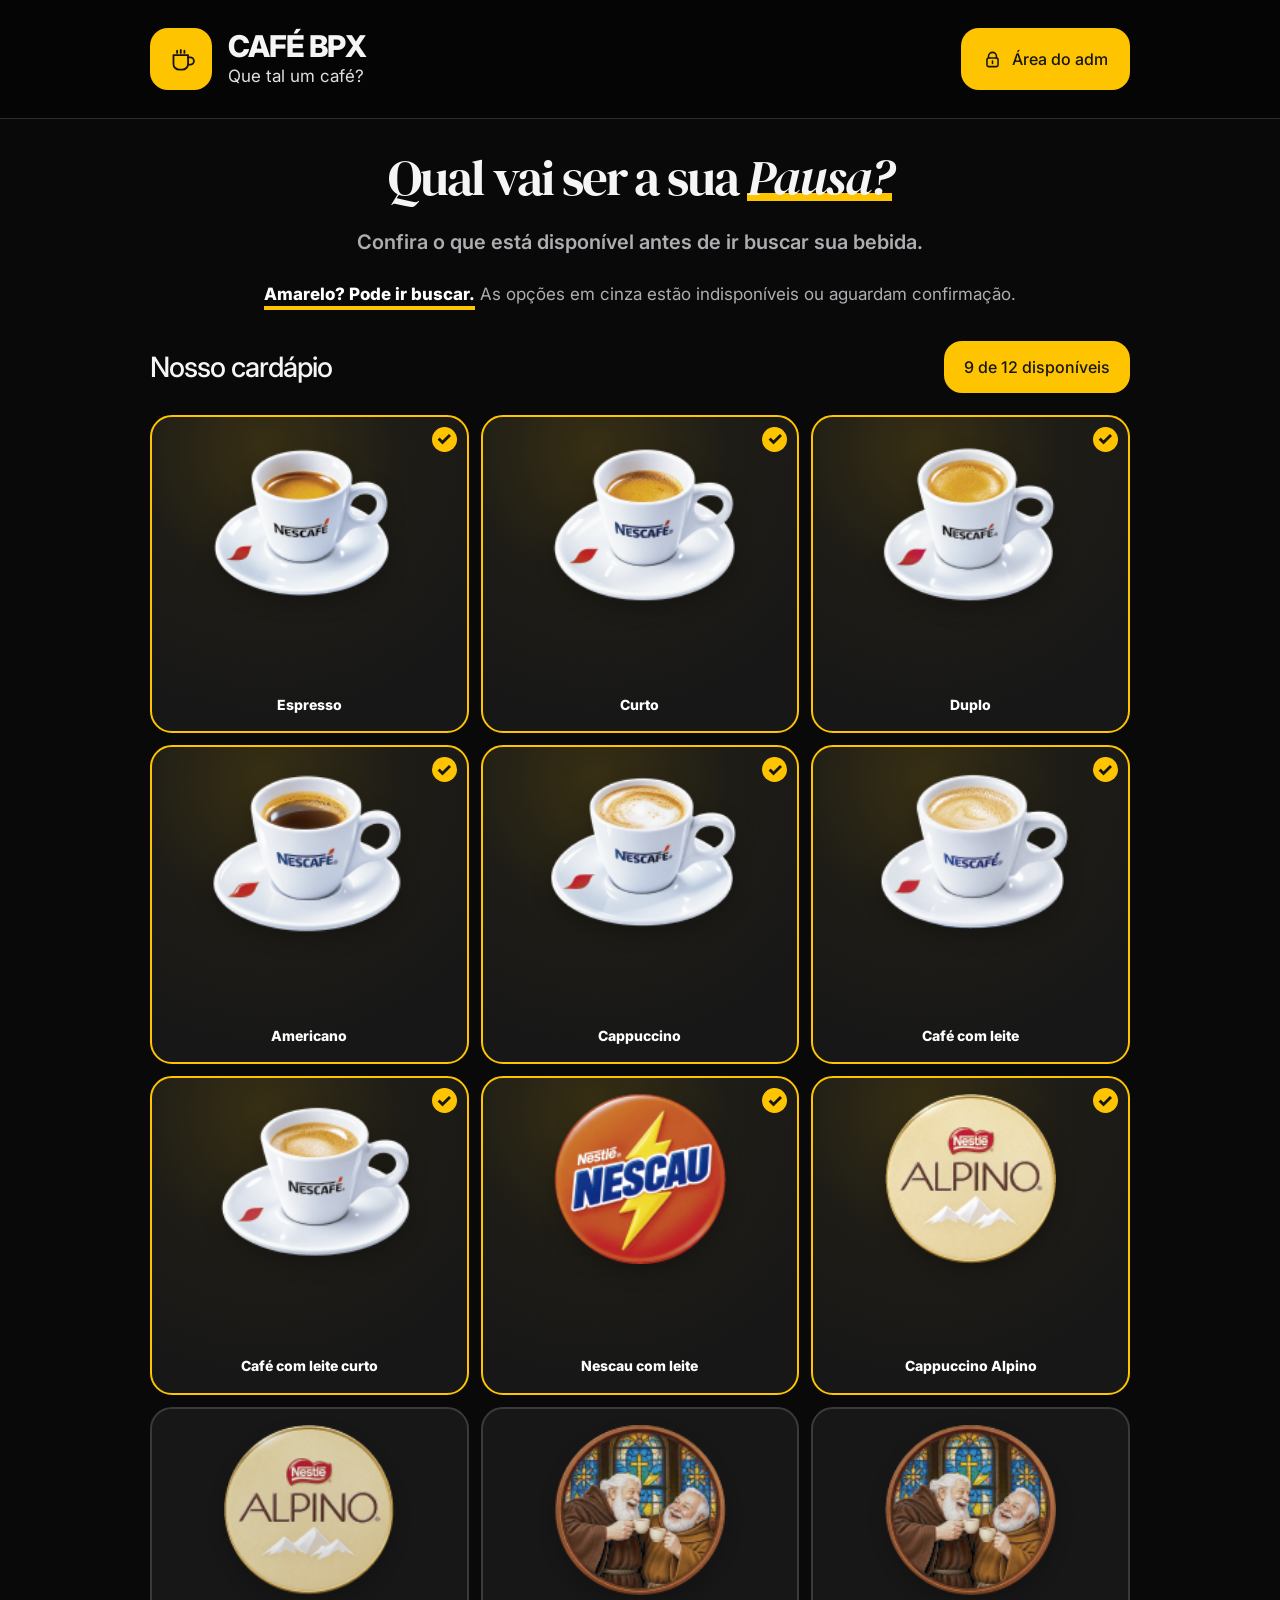
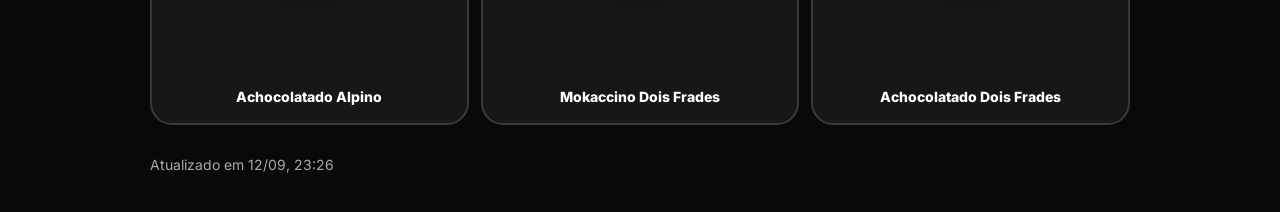
==== commit f6b4611a: "Simplify and center home footer" ====
--- a/index.html
+++ b/index.html
@@ -46,8 +46,7 @@
       <section id="coffeeGrid" class="coffee-grid public-grid" aria-label="Cardápio de cafés"></section>
 
       <footer class="footer-text">
-        <p>CAFÉ BPX · Que tal um café?</p>
-        <p id="lastUpdated">Atualizado em 12/09, 17:17 · Consulta automática a cada 15 s</p>
+        <p class="footer-updated">Atualizado em 12/09, 23:26</p>
       </footer>
     </main>
   </div>
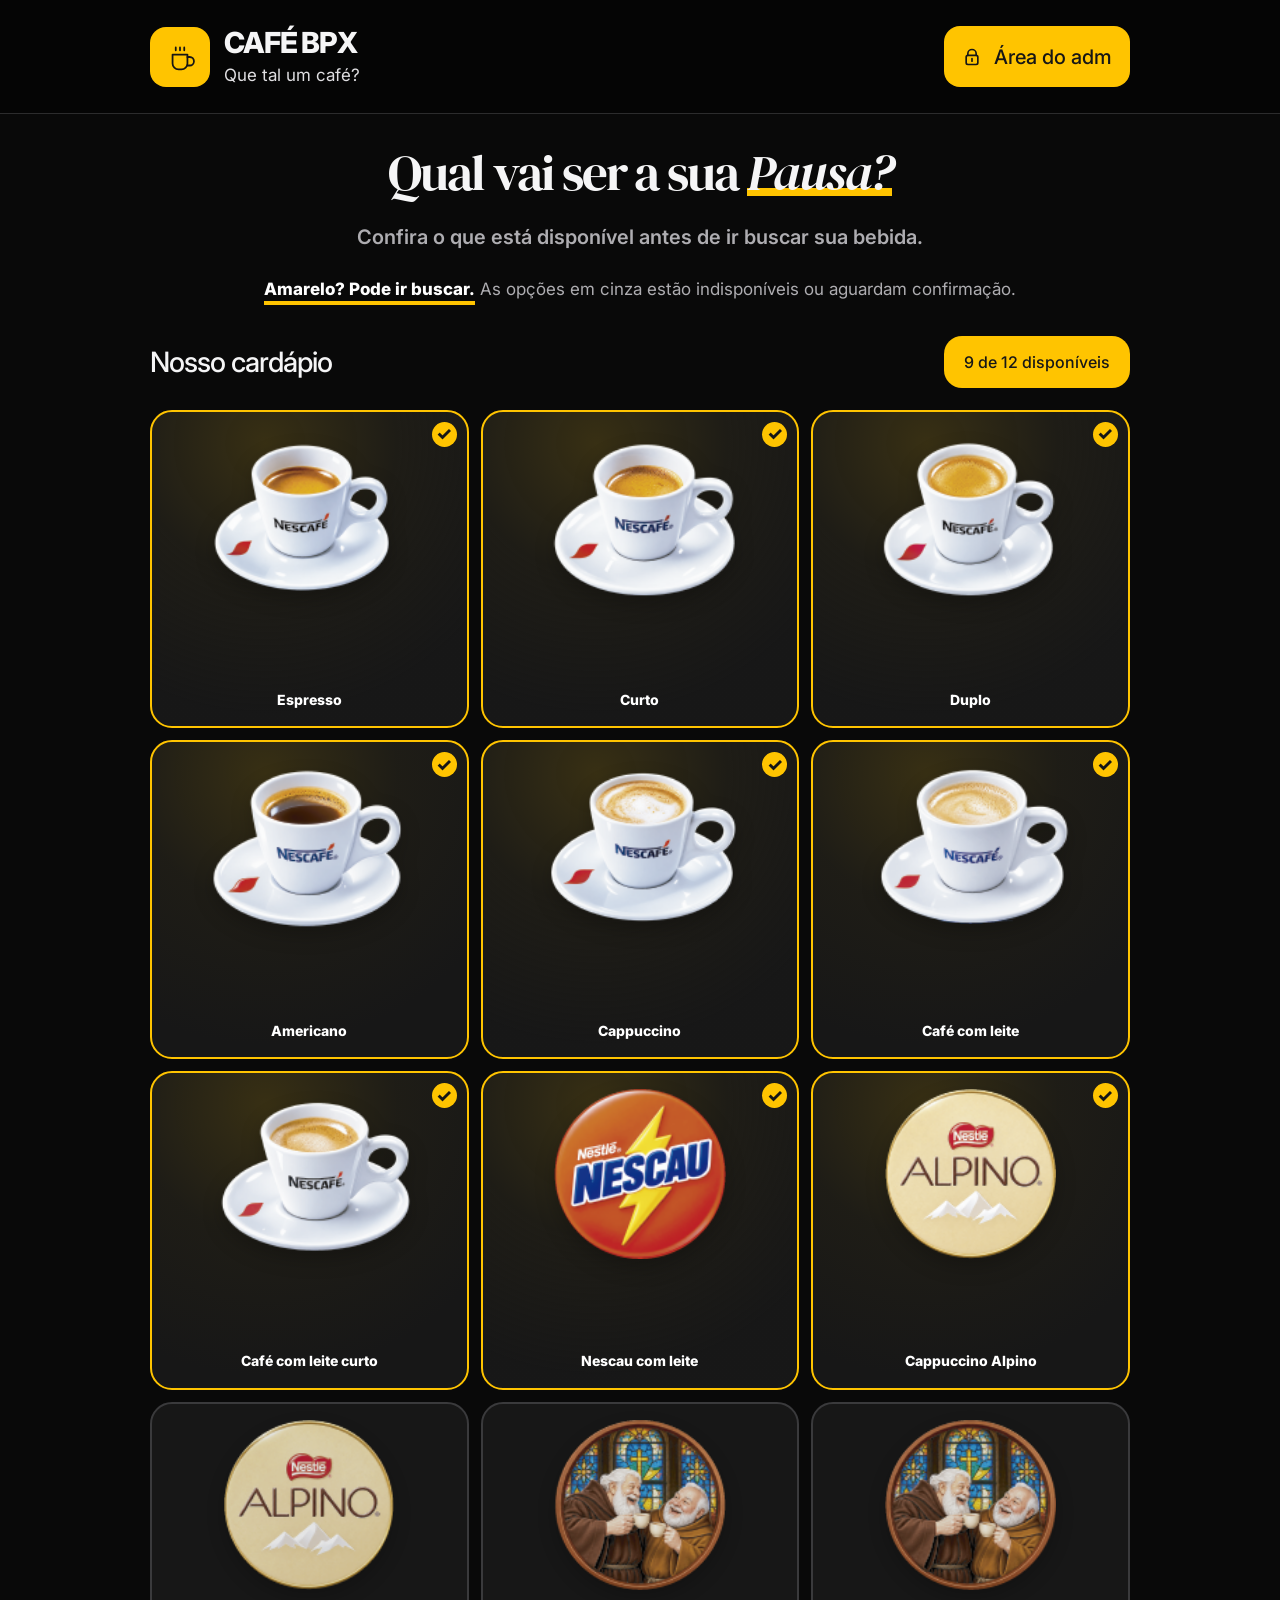
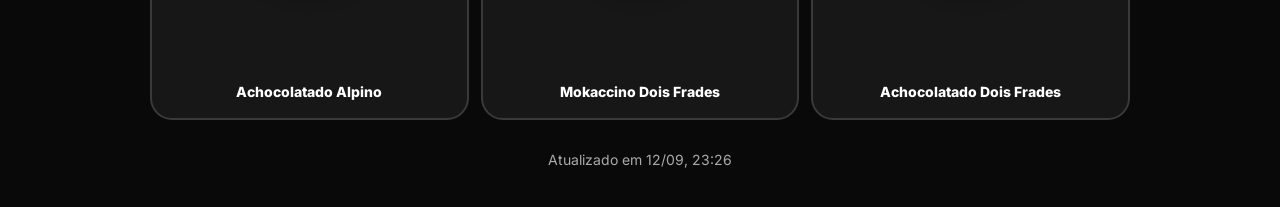
==== commit 4ac66a0e: "Refine coffee logo icon to match reference" ====
--- a/index.html
+++ b/index.html
@@ -17,7 +17,11 @@
       <div class="container topbar-inner">
         <a class="brand-wrap" href="index.html" aria-label="Café BPX - início">
           <div class="brand-mark" aria-hidden="true">
-            <svg viewBox="0 0 48 48" role="img"><path d="M13 18h20v12a8 8 0 0 1-8 8h-4a8 8 0 0 1-8-8V18Z"/><path d="M33 21h3a5 5 0 0 1 0 10h-3"/><path d="M18 12v3M23 11v4M28 12v3"/></svg>
+            <svg viewBox="0 0 48 48" role="img">
+              <path d="M13.5 20.5h21v12.5a8.5 8.5 0 0 1-8.5 8.5h-4a8.5 8.5 0 0 1-8.5-8.5V20.5Z"/>
+              <path d="M34.5 24h3.2a6 6 0 0 1 0 12h-3.2"/>
+              <path d="M18 14.5v-4M24 14.5v-4M30 14.5v-4"/>
+            </svg>
           </div>
           <div class="brand-copy">
             <div class="brand-title">CAFÉ BPX</div>
--- a/home-overrides.css
+++ b/home-overrides.css
@@ -1,9 +1,163 @@
 .availability-pill{
   border-radius:18px;
+}
+
+.footer-text{
+  text-align:center;
+}
+
+.footer-updated{
+  width:100%;
+  text-align:center;
+  margin:0;
+}
+
+/* Topo alinhado à referência enviada */
+.topbar-inner{
+  height:113px;
+  gap:20px;
+}
+
+.brand-wrap{
+  gap:14px;
+}
+
+.brand-mark{
+  width:60px;
+  height:60px;
+  border-radius:16px;
+}
+
+.brand-mark svg{
+  width:34px;
+  height:34px;
+}
+
+.brand-title{
+  font-size:29px;
+  line-height:1;
+  font-weight:800;
+  letter-spacing:-.04em;
+}
+
+.brand-subtitle{
+  margin-top:4px;
+  font-size:17px;
+  line-height:1.15;
+}
+
+.admin-link{
+  height:61px;
+  min-width:177px;
+  padding:0 18px;
+  border-radius:16px;
+  gap:12px;
+  font-size:20px;
+  font-weight:500;
+}
+
+.lock-icon{
+  width:20px;
+  height:20px;
 }
 
 @media(max-width:640px){
   .availability-pill{
     border-radius:15px;
   }
+
+  .topbar .container{
+    width:calc(100% - 36px);
+  }
+
+  .topbar-inner{
+    height:113px;
+    gap:12px;
+  }
+
+  .brand-wrap{
+    gap:14px;
+  }
+
+  .brand-mark{
+    width:60px;
+    height:60px;
+    border-radius:16px;
+  }
+
+  .brand-mark svg{
+    width:34px;
+    height:34px;
+  }
+
+  .brand-title{
+    font-size:29px;
+  }
+
+  .brand-subtitle{
+    font-size:17px;
+  }
+
+  .admin-link{
+    height:61px;
+    min-width:177px;
+    padding:0 18px;
+    border-radius:16px;
+    gap:12px;
+    font-size:20px;
+  }
+
+  .lock-icon{
+    width:20px;
+    height:20px;
+  }
 }
+
+@media(max-width:470px){
+  .topbar .container{
+    width:calc(100% - 20px);
+  }
+
+  .topbar-inner{
+    height:96px;
+    gap:10px;
+  }
+
+  .brand-wrap{
+    gap:10px;
+  }
+
+  .brand-mark{
+    width:52px;
+    height:52px;
+    border-radius:15px;
+  }
+
+  .brand-mark svg{
+    width:29px;
+    height:29px;
+  }
+
+  .brand-title{
+    font-size:22px;
+  }
+
+  .brand-subtitle{
+    margin-top:0;
+    font-size:13px;
+  }
+
+  .admin-link{
+    height:52px;
+    min-width:0;
+    padding:0 14px;
+    border-radius:15px;
+    gap:7px;
+    font-size:14px;
+  }
+
+  .lock-icon{
+    width:16px;
+    height:16px;
+  }
+}
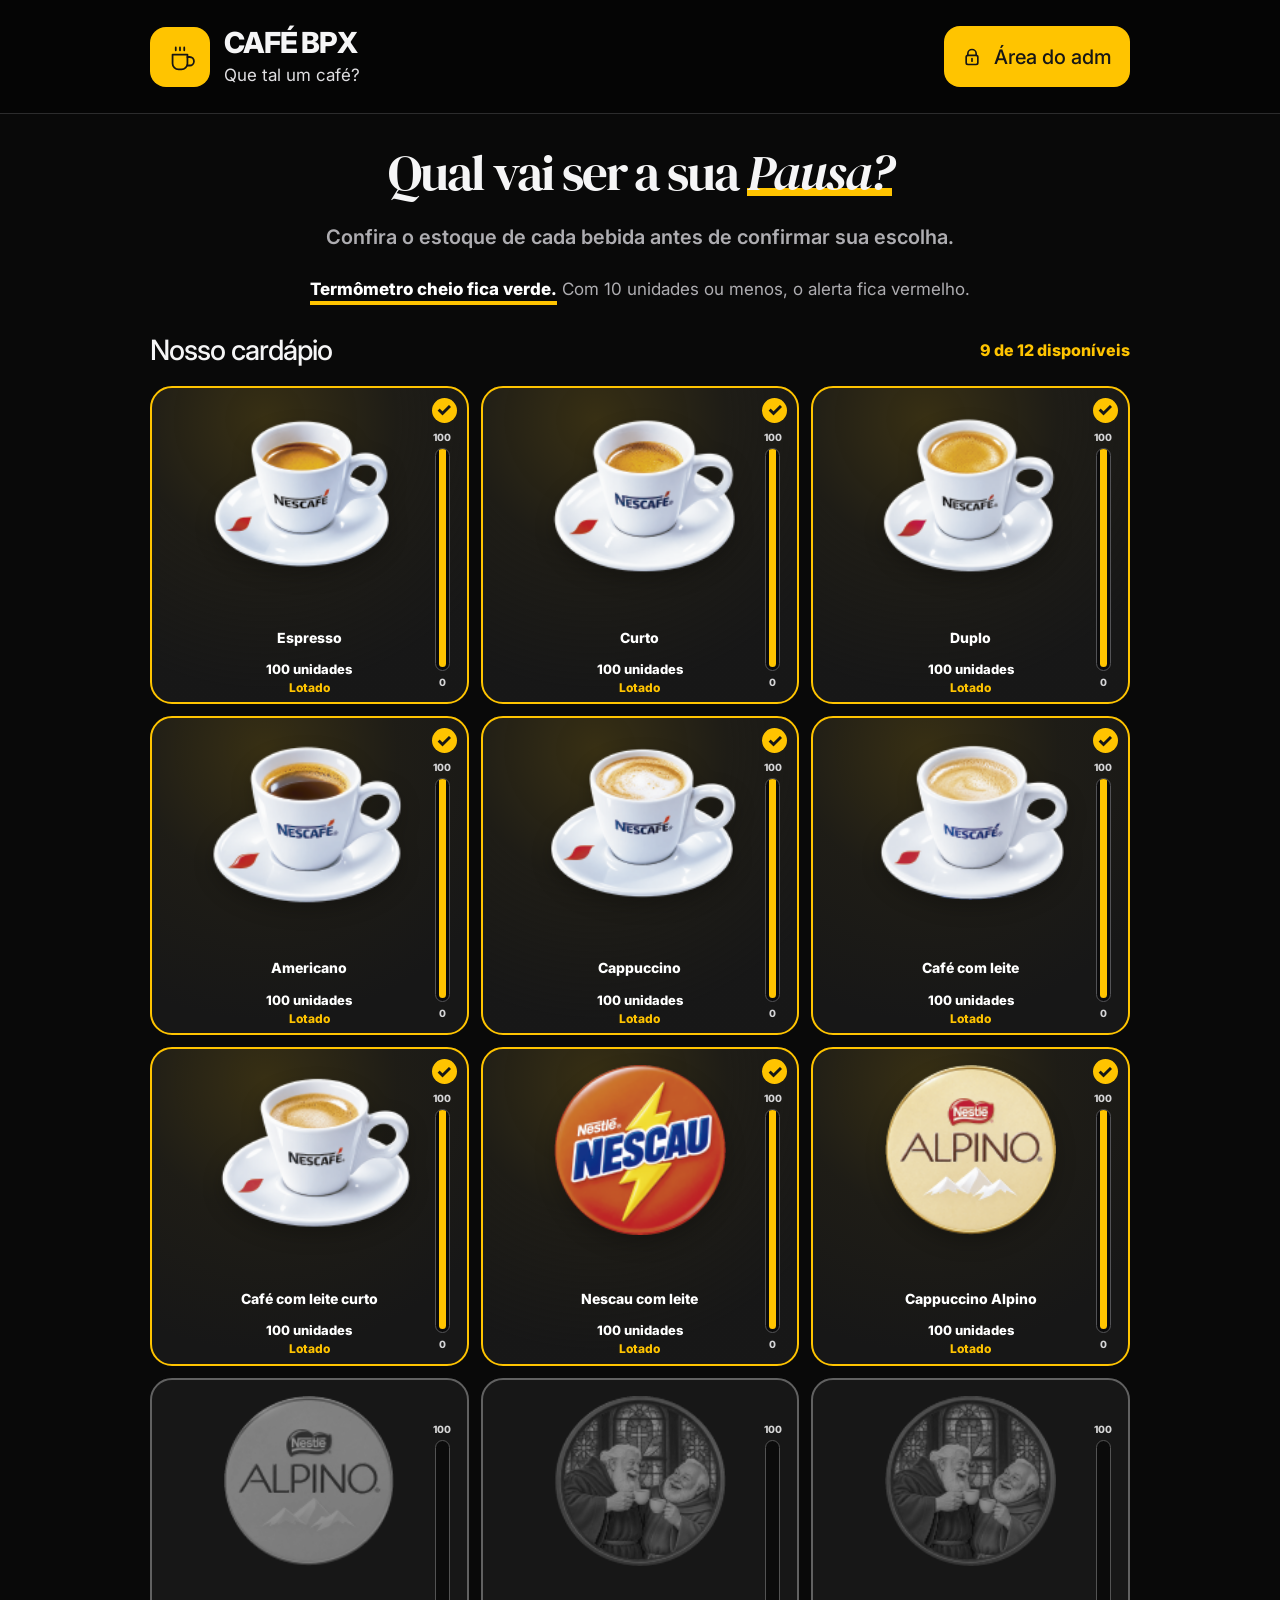
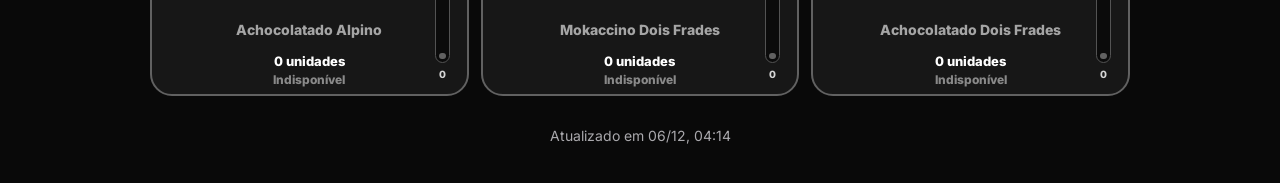
==== commit 7d7e045b: "Add coffee stock selection and admin controls" ====
--- a/index.html
+++ b/index.html
@@ -38,22 +38,32 @@
     <main class="container main-flow">
       <section class="hero-card">
         <h1>Qual vai ser a sua <span class="highlight-word">Pausa?</span></h1>
-        <p class="hero-text">Confira o que está disponível antes de ir buscar sua bebida.</p>
-        <p class="hero-note"><span class="note-strong">Amarelo? Pode ir buscar.</span> <span>As opções em cinza estão indisponíveis ou aguardam confirmação.</span></p>
+        <p class="hero-text">Confira o estoque de cada bebida antes de confirmar sua escolha.</p>
+        <p class="hero-note"><span class="note-strong">Termômetro cheio fica verde.</span> <span>Com 10 unidades ou menos, o alerta fica vermelho.</span></p>
       </section>
 
       <section class="section-head">
         <h2>Nosso cardápio</h2>
-        <div id="publicAvailability" class="availability-pill">9 de 12 disponíveis</div>
+        <div id="publicAvailability" class="availability-pill">0 unidades</div>
       </section>
 
       <section id="coffeeGrid" class="coffee-grid public-grid" aria-label="Cardápio de cafés"></section>
 
       <footer class="footer-text">
-        <p class="footer-updated">Atualizado em 12/09, 23:26</p>
+        <p id="lastUpdated" class="footer-updated">Atualizado agora</p>
       </footer>
     </main>
   </div>
+  <dialog id="confirmDialog" class="confirm-dialog" aria-labelledby="confirmTitle">
+    <form method="dialog">
+      <h2 id="confirmTitle">Confirmar café</h2>
+      <p id="confirmMessage">Deseja confirmar esta escolha?</p>
+      <div class="dialog-actions">
+        <button class="dialog-cancel" value="cancel">Cancelar</button>
+        <button id="confirmCoffeeBtn" class="dialog-confirm" value="confirm">Confirmar</button>
+      </div>
+    </form>
+  </dialog>
   <script src="app.js"></script>
 </body>
 </html>
--- a/styles.css
+++ b/styles.css
@@ -1,4 +1,8 @@
 :root{--bg:#090909;--surface:#171717;--text:#f5f5f6;--muted:#aaa9ad;--accent:#ffc400;--line:#3c3c3e;--container:980px}
 *{box-sizing:border-box}html,body{margin:0;min-height:100%;background:var(--bg)}body{font-family:Inter,system-ui,-apple-system,BlinkMacSystemFont,"Segoe UI",sans-serif;color:var(--text);overflow-x:hidden}a{color:inherit;text-decoration:none}button,input{font:inherit}.container{width:min(var(--container),calc(100% - 32px));margin:0 auto}.site-shell{min-height:100vh}.topbar{background:#050505;border-bottom:1px solid #2c2c2d}.topbar-inner{height:118px;display:flex;align-items:center;justify-content:space-between;gap:18px}.brand-wrap{display:flex;align-items:center;gap:16px;min-width:0}.brand-mark{width:62px;height:62px;border-radius:18px;background:var(--accent);display:grid;place-items:center;flex:0 0 auto}.brand-mark svg{width:35px;height:35px;fill:none;stroke:#151515;stroke-width:2.5;stroke-linecap:round;stroke-linejoin:round}.brand-copy{display:flex;flex-direction:column;gap:5px;min-width:0}.brand-title{font-size:30px;line-height:1;font-weight:800;letter-spacing:-.035em;white-space:nowrap}.brand-subtitle{font-size:17px;line-height:1.25;color:#e0dfe2;white-space:nowrap}.admin-link{height:62px;padding:0 22px;border-radius:18px;background:var(--accent);color:#161616;display:inline-flex;align-items:center;gap:10px;font-size:16px;font-weight:500;white-space:nowrap}.lock-icon{width:19px;height:19px;fill:none;stroke:#161616;stroke-width:2;stroke-linecap:round;stroke-linejoin:round}.main-flow{padding:32px 0 28px}.hero-card{text-align:center}.hero-card h1{margin:0;font-family:"DM Serif Display",serif;font-size:51px;line-height:1.02;font-weight:400;letter-spacing:-.04em;white-space:nowrap}.highlight-word{font-style:italic;position:relative;display:inline-block;z-index:0}.highlight-word:after{content:"";position:absolute;left:0;right:0;bottom:2px;height:8px;background:var(--accent);z-index:-1}.hero-text{margin:24px auto 0;max-width:700px;color:#aeadb1;font-size:20px;line-height:1.55;font-weight:600}.hero-note{margin:24px auto 0;max-width:760px;color:#aeadb1;font-size:17px;line-height:1.45}.note-strong{color:#fff;font-weight:800;position:relative;display:inline-block;z-index:0}.note-strong:after{content:"";position:absolute;left:0;right:0;bottom:-3px;height:4px;background:var(--accent);z-index:-1}.section-head{display:flex;align-items:center;justify-content:space-between;gap:18px;margin:34px 0 22px}.section-head h2{margin:0;font-size:28px;line-height:1;font-weight:500;letter-spacing:-.035em}.availability-pill{height:52px;padding:0 20px;border-radius:999px;background:var(--accent);color:#171717;display:inline-flex;align-items:center;justify-content:center;font-size:16px;font-weight:500;white-space:nowrap}.coffee-grid{display:grid;gap:12px}.public-grid{grid-template-columns:repeat(3,minmax(0,1fr))}.coffee-card{position:relative;min-width:0;aspect-ratio:1/1;border-radius:22px;border:2px solid var(--accent);background:radial-gradient(circle at 36% 10%,rgba(255,196,0,.14),rgba(255,196,0,.03) 38%,rgba(23,23,23,.96) 78%),#171717;overflow:hidden}.coffee-card.unavailable{border-color:#3a3a3c;background:#171717}.card-button{width:100%;height:100%;display:flex;flex-direction:column;align-items:center;justify-content:flex-start;padding:13px 8px 8px}.card-top-icon{position:absolute;top:10px;right:10px;width:25px;height:25px;border-radius:50%;background:var(--accent);color:#161616;display:grid;place-items:center;font-size:18px;font-weight:800;line-height:1}.coffee-card.unavailable .card-top-icon{display:none}.coffee-image{width:70%;height:58%;object-fit:contain;margin-top:3px;filter:drop-shadow(0 8px 10px rgba(0,0,0,.24))}.coffee-name{width:100%;margin-top:auto;padding:0 3px 6px;text-align:center;color:#fff;font-size:14px;line-height:1.06;font-weight:800;min-height:30px;display:flex;align-items:center;justify-content:center}.coffee-card.unavailable .coffee-image{opacity:.9}.coffee-card.unavailable .coffee-name{opacity:1}.footer-text{margin-top:30px;padding-bottom:8px;color:#aaa9ad;font-size:14px;line-height:1.45}.footer-text p{margin:0 0 14px}.footer-text p:last-child{margin-bottom:0}.login-main{min-height:calc(100vh - 118px);display:grid;place-items:center;padding:36px 0}.login-card{width:min(100%,440px);background:#121214;border:1px solid #2e2e31;border-radius:24px;padding:28px}.login-card h1{margin:0 0 10px}.login-card p{color:var(--muted)}.adm-badge{display:inline-flex;background:rgba(255,196,0,.14);color:var(--accent);border-radius:999px;padding:7px 12px;font-weight:800;margin-bottom:14px}.login-form,.field{display:grid;gap:10px}.login-form{gap:16px}.field input{height:52px;border-radius:14px;border:1px solid #353538;background:#0b0b0c;color:white;padding:0 14px}.primary-btn{height:52px;border:0;border-radius:999px;background:var(--accent);color:#161616;font-weight:800}.back-link{display:inline-block;margin-top:16px;color:#d5d5d7}.admin-main{padding-top:30px}.admin-head{align-items:flex-end}.admin-subtitle{margin:8px 0 0;color:var(--muted)}.admin-actions{display:flex;gap:12px;align-items:center}.save-btn{height:46px;padding:0 18px;border:1.5px solid var(--accent);border-radius:999px;background:transparent;color:var(--accent);font-weight:700}.admin-grid{grid-template-columns:repeat(2,minmax(0,1fr));gap:14px}.admin-item{display:flex;align-items:center;gap:14px;background:#121214;border:1px solid #2f2f31;border-radius:20px;padding:14px}.admin-thumb{width:66px;height:66px;object-fit:contain}.admin-info{min-width:0;flex:1}.admin-name{margin:0 0 5px;font-weight:800;text-align:center}.admin-meta{margin:0;color:var(--muted);font-size:13px;text-align:center}.switch{position:relative;width:58px;height:32px;flex:0 0 auto}.switch input{position:absolute;opacity:0}.switch-ui{display:block;width:100%;height:100%;border-radius:999px;background:#353538;position:relative}.switch-ui:after{content:"";position:absolute;top:4px;left:4px;width:24px;height:24px;border-radius:50%;background:#fff;transition:.2s}.switch input:checked+.switch-ui{background:var(--accent)}.switch input:checked+.switch-ui:after{transform:translateX(26px)}.toast{position:fixed;left:50%;bottom:20px;transform:translateX(-50%);padding:10px 15px;background:#171717;border:1px solid #343436;border-radius:999px;opacity:0;transition:.2s}.toast.show{opacity:1}
 @media(max-width:640px){.container{width:calc(100% - 20px)}.topbar-inner{height:96px;gap:10px}.brand-wrap{gap:10px}.brand-mark{width:52px;height:52px;border-radius:15px}.brand-mark svg{width:29px;height:29px}.brand-title{font-size:22px}.brand-subtitle{font-size:13px}.admin-link{height:52px;border-radius:15px;padding:0 14px;gap:7px;font-size:14px}.lock-icon{width:16px;height:16px}.main-flow{padding-top:30px}.hero-card h1{font-size:34px;line-height:1.02;white-space:nowrap}.highlight-word:after{bottom:1px;height:6px}.hero-text{margin-top:21px;max-width:340px;font-size:14px;line-height:1.55;font-weight:600}.hero-note{margin-top:22px;max-width:352px;font-size:13px;line-height:1.48}.note-strong:after{height:3px;bottom:-3px}.section-head{margin:31px 0 22px;gap:10px}.section-head h2{font-size:20px;white-space:nowrap}.availability-pill{height:45px;padding:0 16px;font-size:13px;align-self:auto}.coffee-grid{gap:8px}.coffee-card{border-radius:18px}.card-button{padding:10px 5px 7px}.card-top-icon{width:22px;height:22px;top:8px;right:8px;font-size:16px}.coffee-image{width:72%;height:60%;margin-top:2px}.coffee-name{font-size:11px;min-height:25px;padding:0 2px 4px}.footer-text{margin-top:28px;font-size:12px;line-height:1.45}.footer-text p{margin-bottom:16px}.admin-grid{grid-template-columns:1fr}.admin-actions{justify-content:space-between}.admin-head{align-items:stretch}.login-main{min-height:calc(100vh - 96px)}}
-@media(max-width:360px){.brand-title{font-size:19px}.brand-subtitle{font-size:12px}.admin-link{padding:0 11px;font-size:13px}.hero-card h1{font-size:31px}.section-head h2{font-size:18px}.availability-pill{padding:0 13px;font-size:12px}.coffee-name{font-size:10.5px}}+@media(max-width:360px){.brand-title{font-size:19px}.brand-subtitle{font-size:12px}.admin-link{padding:0 11px;font-size:13px}.hero-card h1{font-size:31px}.section-head h2{font-size:18px}.availability-pill{padding:0 13px;font-size:12px}.coffee-name{font-size:10.5px}}
+
+.coffee-choice-btn{border:0;background:transparent;color:inherit;cursor:pointer;text-align:inherit}.coffee-choice-btn:disabled{cursor:not-allowed}.stock-count{margin-top:7px;color:#fff;font-size:13px;line-height:1;font-weight:800}.stock-status{margin-top:5px;color:var(--stock-color);font-size:12px;line-height:1.1;font-weight:800}.stock-thermometer{position:absolute;right:10px;top:43px;bottom:14px;width:29px;display:grid;grid-template-rows:auto minmax(0,1fr) auto;justify-items:center;gap:5px;pointer-events:none;color:#d5d5d7;font-size:10px;font-weight:800}.thermo-bar{position:relative;width:15px;height:100%;min-height:76px;border:1px solid #535356;border-radius:999px;background:#0b0b0c;overflow:hidden}.thermo-fill{position:absolute;left:3px;right:3px;bottom:3px;min-height:6px;height:var(--stock-level);border-radius:999px;background:var(--stock-color);transition:height .2s ease,background .2s ease}.coffee-card.available{border-color:var(--stock-color)}.coffee-card.available .card-top-icon{background:var(--stock-color)}.coffee-card.unavailable{border-color:#d84332}.coffee-card.unavailable .stock-status{color:#ff6b5d}.confirm-dialog{width:min(430px,calc(100% - 32px));border:1px solid #3c3c3e;border-radius:22px;padding:0;background:#121214;color:var(--text);box-shadow:0 26px 70px rgba(0,0,0,.5)}.confirm-dialog::backdrop{background:rgba(0,0,0,.68)}.confirm-dialog form{padding:24px}.confirm-dialog h2{margin:0 0 10px;font-size:24px;line-height:1.1}.confirm-dialog p{margin:0;color:var(--muted);line-height:1.45}.dialog-actions{display:flex;justify-content:flex-end;gap:10px;margin-top:22px}.dialog-actions button{height:46px;border-radius:999px;padding:0 17px;font-weight:800}.dialog-cancel{border:1px solid #3c3c3e;background:transparent;color:var(--text)}.dialog-confirm{border:0;background:var(--accent);color:#161616}.coffee-form{display:grid;grid-template-columns:minmax(180px,1.3fr) minmax(120px,.6fr) auto;gap:12px;align-items:end;margin:0 0 18px;padding:16px;border:1px solid #2f2f31;border-radius:20px;background:#121214}.coffee-form label,.admin-units-field{display:grid;gap:8px;color:var(--muted);font-size:13px;font-weight:800}.coffee-form input,.admin-units-field input{width:100%;height:46px;border:1px solid #353538;border-radius:14px;background:#0b0b0c;color:#fff;padding:0 12px}.form-save-btn{height:46px;background:var(--accent);color:#161616}.stock-admin-item{display:grid;grid-template-columns:66px minmax(0,1fr) minmax(108px,150px);align-items:center}.stock-admin-item .admin-name,.stock-admin-item .admin-meta{text-align:left}.admin-units-field{min-width:0}.admin-units-field input{text-align:center;font-weight:800}.availability-pill{height:auto;padding:0;border-radius:0;background:transparent;color:var(--accent);font-weight:800}.icon-save-btn{display:inline-flex;align-items:center;justify-content:center;width:auto;min-width:138px;padding:0 18px;background:var(--accent);border-color:var(--accent);color:#161616;white-space:nowrap}.toast{z-index:20}
+
+@media(max-width:640px){.stock-thermometer{right:8px;top:36px;bottom:12px;width:24px;font-size:9px}.thermo-bar{width:13px;min-height:62px}.stock-count{font-size:11px}.stock-status{font-size:10px}.coffee-form{grid-template-columns:1fr;gap:14px}.form-save-btn{width:100%}.stock-admin-item{grid-template-columns:64px minmax(0,1fr);gap:12px}.stock-admin-item .admin-units-field{grid-column:1/-1}.dialog-actions{display:grid;grid-template-columns:1fr 1fr}.dialog-actions button{width:100%;padding:0 10px}}
--- a/home-overrides.css
+++ b/home-overrides.css
@@ -10,6 +10,21 @@
   width:100%;
   text-align:center;
   margin:0;
+}
+
+/* Cards indisponíveis em escala de cinza */
+.coffee-card.unavailable{
+  filter:grayscale(1);
+}
+
+.coffee-card.unavailable .coffee-image{
+  filter:grayscale(1) brightness(.78) contrast(.92);
+  opacity:.72;
+}
+
+.coffee-card.unavailable .coffee-name{
+  color:#b9b9bd;
+  opacity:.88;
 }
 
 /* Topo alinhado à referência enviada */
@@ -161,3 +176,71 @@
     height:16px;
   }
 }
+
+@media(max-width:640px){
+  body[data-page="home"] .public-grid{
+    grid-template-columns:repeat(2,minmax(0,1fr));
+    gap:10px;
+  }
+
+  body[data-page="home"] .coffee-card{
+    aspect-ratio:4/5;
+    min-height:178px;
+  }
+
+  body[data-page="home"] .card-button{
+    padding:10px 24px 12px 8px;
+  }
+
+  body[data-page="home"] .coffee-image{
+    width:66%;
+    height:45%;
+  }
+
+  body[data-page="home"] .coffee-name{
+    min-height:34px;
+    padding:0 2px;
+    font-size:12px;
+    line-height:1.12;
+  }
+
+  body[data-page="home"] .stock-count{
+    margin-top:8px;
+    font-size:11px;
+  }
+
+  body[data-page="home"] .stock-status{
+    min-height:24px;
+    margin-top:6px;
+    font-size:10px;
+    line-height:1.15;
+    text-align:center;
+    display:flex;
+    align-items:center;
+    justify-content:center;
+  }
+
+  body[data-page="home"] .stock-thermometer{
+    top:36px;
+    right:7px;
+    bottom:12px;
+  }
+
+  body[data-page="home"] .footer-text{
+    padding-bottom:28px;
+  }
+}
+
+@media(max-width:360px){
+  body[data-page="home"] .coffee-card{
+    min-height:170px;
+  }
+
+  body[data-page="home"] .card-button{
+    padding-right:22px;
+  }
+
+  body[data-page="home"] .coffee-name{
+    font-size:11px;
+  }
+}
